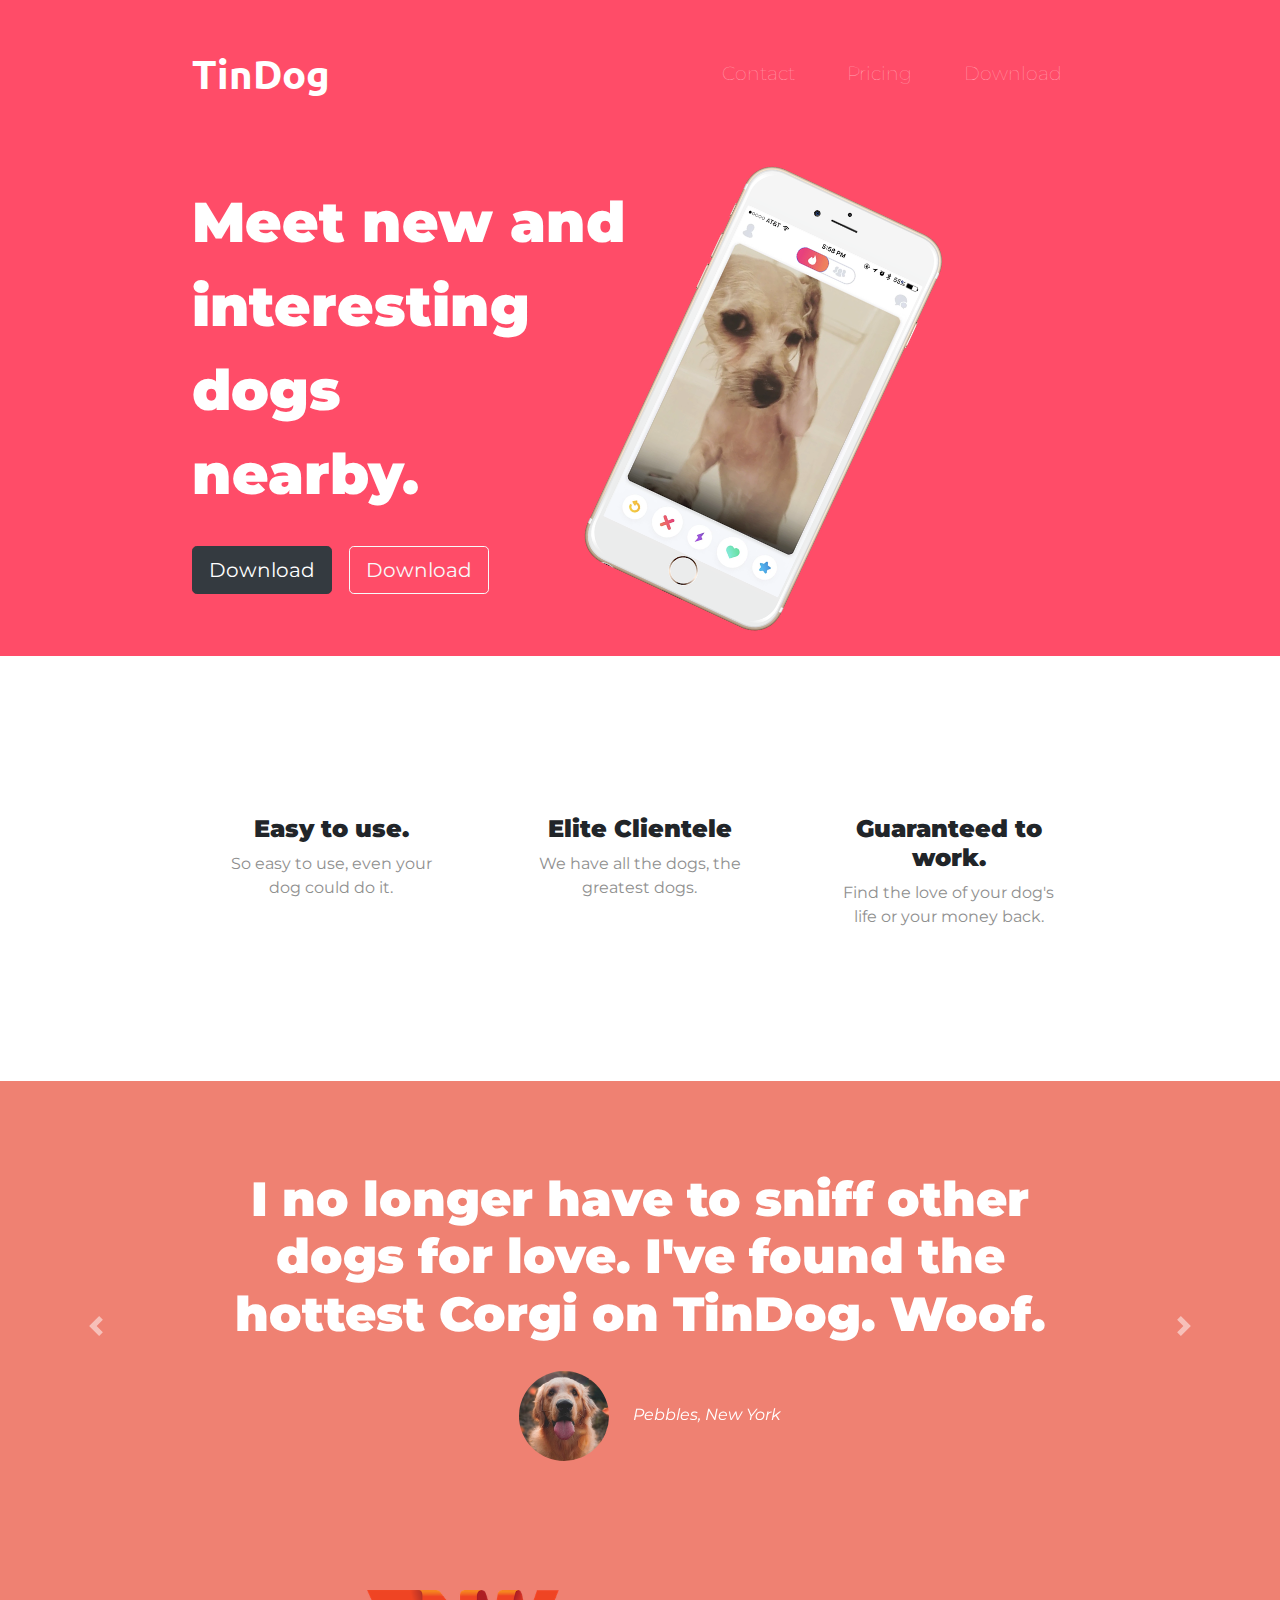
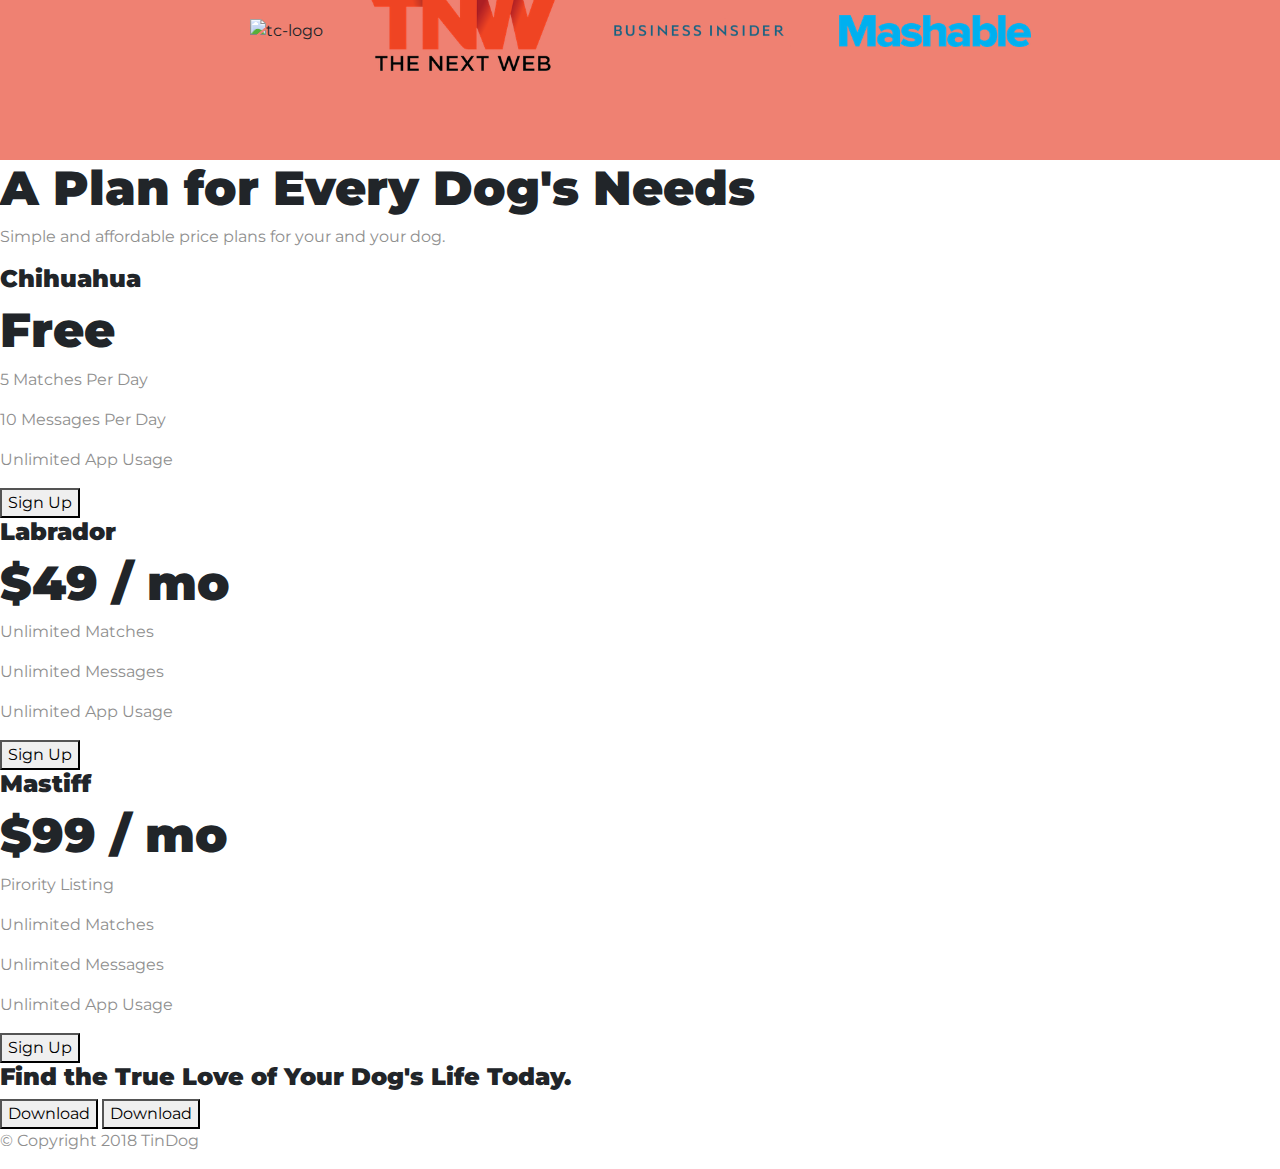
==== index.html @ 5cd560e8 "Add files via upload" ====
<!DOCTYPE html>
<html>
  <head>
    <meta charset="utf-8" />
    <title>TinDog</title>

    <!-- Google Fonts -->

    <link
      href="https://fonts.googleapis.com/css2?family=Montserrat:wght@400;500;700;900&family=Ubuntu:wght@300;400;500;700&display=swap"
      rel="stylesheet"
    />

    <!-- CSS Stylesheet -->

    <link
      rel="stylesheet"
      href="https://maxcdn.bootstrapcdn.com/bootstrap/4.0.0/css/bootstrap.min.css"
      integrity="sha384-Gn5384xqQ1aoWXA+058RXPxPg6fy4IWvTNh0E263XmFcJlSAwiGgFAW/dAiS6JXm"
      crossorigin="anonymous"
    />
    <link rel="stylesheet" href="css/styles.css" />
    <link rel="preconnect" href="https://fonts.googleapis.com" />
    <link rel="preconnect" href="https://fonts.gstatic.com" crossorigin />

    <!-- Font Awesome -->

    <script
      src="https://kit.fontawesome.com/76d4b1470a.js"
      crossorigin="anonymous"
    ></script>

    <!-- Bootstrap Scripts -->

    <script
      src="https://code.jquery.com/jquery-3.2.1.slim.min.js"
      integrity="sha384-KJ3o2DKtIkvYIK3UENzmM7KCkRr/rE9/Qpg6aAZGJwFDMVNA/GpGFF93hXpG5KkN"
      crossorigin="anonymous"
    ></script>
    <script
      src="https://cdnjs.cloudflare.com/ajax/libs/popper.js/1.12.9/umd/popper.min.js"
      integrity="sha384-ApNbgh9B+Y1QKtv3Rn7W3mgPxhU9K/ScQsAP7hUibX39j7fakFPskvXusvfa0b4Q"
      crossorigin="anonymous"
    ></script>
    <script
      src="https://maxcdn.bootstrapcdn.com/bootstrap/4.0.0/js/bootstrap.min.js"
      integrity="sha384-JZR6Spejh4U02d8jOt6vLEHfe/JQGiRRSQQxSfFWpi1MquVdAyjUar5+76PVCmYl"
      crossorigin="anonymous"
    ></script>
  </head>

  <body>
    <section id="title">
      <!-- Navbar -->

      <div class="container-fluid">
        <nav class="navbar navbar-expand-lg navbar-dark">
          <a class="navbar-brand" href="">TinDog</a>
          <button
            class="navbar-toggler"
            type="button"
            data-toggle="collapse"
            data-target="#navbarSupportedContent"
            aria-controls="navbarSupportedContent"
            aria-expanded="false"
            aria-label="Toggle navigation"
          >
            <span class="navbar-toggler-icon"></span>
          </button>
          <div class="collapse navbar-collapse" id="navbarSupportedContent">
            <ul class="navbar-nav ml-auto">
              <li class="nav-item">
                <a class="nav-link" href="">Contact</a>
              </li>
              <li class="nav-item">
                <a class="nav-link" href="">Pricing</a>
              </li>
              <li class="nav-item">
                <a class="nav-link" href="">Download</a>
              </li>
            </ul>
          </div>
        </nav>

        <!-- Title -->

        <div class="row title">
          <div class="col-lg-6">
            <h1>
              Meet new and <br />interesting dogs <br />
              nearby.
            </h1>
            <button type="button" class="btn btn-dark btn-lg download-button">
              <i class="fab fa-apple"></i> Download
            </button>
            <button
              type="button"
              class="btn btn-outline-light btn-lg download-button"
            >
              <i class="fab fa-google-play"></i> Download
            </button>
          </div>
          <div class="col-lg-6">
            <img class="iphone" src="images/iphone6.png" alt="iphone-mockup" />
          </div>
        </div>
      </div>
    </section>

    <!-- Features -->

    <section id="features">
      <div class="row features">
        <div class="feature-box col-lg-4">
          <i class="icon fas fa-check-circle fa-4x"></i> <br/>
          <h3>Easy to use.</h3>
          <p>So easy to use, even your dog could do it.</p>
        </div>

        <div class="feature-box col-lg-4">
          <i class="icon fas fa-bullseye fa-4x"></i> <br/>
          <h3>Elite Clientele</h3>
          <p>We have all the dogs, the greatest dogs.</p>
        </div>

        <div class="feature-box col-lg-4">
          <i class="icon fas fa-heart fa-4x"></i> <br/>
          <h3>Guaranteed to work.</h3>
          <p>Find the love of your dog's life or your money back.</p>
        </div>
      </div>
    </section>

    <!-- Testimonials -->

    <section id="testimonials">

      <div id="testimonial-carousel" class="carousel slide" data-ride="false">
        <div class="carousel-inner">
          <div class="carousel-item active">
            <h2 class="testimonial-text">I no longer have to sniff other dogs for love. I've found the hottest Corgi on TinDog. Woof.
            </h2>
            <img class="testimonial-image" src="images/dog-img.jpg" alt="dog-profile" />
            <em>Pebbles, New York</em>
          </div>
          <div class="carousel-item">
            <h2 class="testimonial-text">My dog used to be so lonely, but with TinDog's help, they've found the love of their life. I think.</h2>
            <img class="testimonial-image" src="images/lady-img.jpg" alt="lady-profile">
            <em>Beverly, Illinois</em>          
          </div>
        </div>
        <a class="carousel-control-prev" href="#testimonial-carousel" role="button" data-slide="prev">
          <span class="carousel-control-prev-icon" aria-hidden="true"></span>
          <span class="sr-only">Previous</span>
        </a>
        <a class="carousel-control-next" href="#testimonial-carousel" role="button" data-slide="next">
          <span class="carousel-control-next-icon" aria-hidden="true"></span>
          <span class="sr-only">Next</span>
        </a>
      </div>
     


    </section>

    <!-- Press -->

    <section id="press">
      <img class="press-logo" src="images/techcrunch.png" alt="tc-logo" />
      <img class="press-logo" src="images/tnw.png" alt="tnw-logo" />
      <img class="press-logo" src="images/bizinsider.png" alt="biz-insider-logo" />
      <img class="press-logo" src="images/mashable.png" alt="mashable-logo" />
    </section>

    <!-- Pricing -->

    <section id="pricing">
      <h2>A Plan for Every Dog's Needs</h2>
      <p>Simple and affordable price plans for your and your dog.</p>

      <h3>Chihuahua</h3>
      <h2>Free</h2>
      <p>5 Matches Per Day</p>
      <p>10 Messages Per Day</p>
      <p>Unlimited App Usage</p>
      <button type="button">Sign Up</button>

      <h3>Labrador</h3>
      <h2>$49 / mo</h2>
      <p>Unlimited Matches</p>
      <p>Unlimited Messages</p>
      <p>Unlimited App Usage</p>
      <button type="button">Sign Up</button>

      <h3>Mastiff</h3>
      <h2>$99 / mo</h2>
      <p>Pirority Listing</p>
      <p>Unlimited Matches</p>
      <p>Unlimited Messages</p>
      <p>Unlimited App Usage</p>
      <button type="button">Sign Up</button>
    </section>

    <!-- Call to Action -->

    <section id="cta">
      <h3>Find the True Love of Your Dog's Life Today.</h3>
      <button type="button">Download</button>
      <button type="button">Download</button>
    </section>

    <!-- Footer -->

    <footer id="footer">
      <p>© Copyright 2018 TinDog</p>
    </footer>
  </body>
</html>
---- css/styles.css ----
body {
    font-family: 'Montserrat';
}

#title {
    background-color: #ff4c68;
    color: #fff;
}

h1 {
    font-family: 'Montserrat', sans-serif;
    font-weight: 900;
    font-size: 3.5rem;
    line-height: 1.5;
}

h2 {
    font-family: 'Montserrat';
    font-weight: 900;
    font-size: 3rem;
}

h3 {
    font-family: 'Montserrat';
    font-weight: 900;
    font-size: 1.5rem;
}

p {
    color: #8f8f8f;
}

.container-fluid {
    padding: 3% 15%;
}

.iphone {
    width: 50%;
    transform: rotate(25deg);
}

.navbar {
    padding: 0 0 4.5rem;
}
.navbar-brand {
    font-family: 'Ubuntu';
    font-size: 2.5rem;
    font-weight: bold;
}

.nav-item {
    padding: 0 18px;
}

.nav-link {
    font-size: 1.2rem;
    font-weight: lighter;
}

.download-button {
    margin: 5% 3% 5% 0;
}

/* Features section */

#features {
    padding: 7% 15%;
}

.feature-box {
    text-align: center;
    padding: 5%;
}

.icon {
    color: #ef8172;
    margin-bottom: 1rem;
}

.fas:hover {
    color: #ff4c68;
}

/* Testimonial section */

#testimonials {
    background-color: #ef8172;
    color: #fff;
    text-align: center;
}

.testimonial-image {
    width: 10%;
    border-radius: 100%;
    margin: 20px;
}

.carousel-item {
    padding: 7% 15%;
}

#press {
    background-color: #ef8172;
    text-align: center;
    padding-bottom: 3%;
}

.press-logo {
    width: 15%;
    margin: 20px 20px 50px;
}
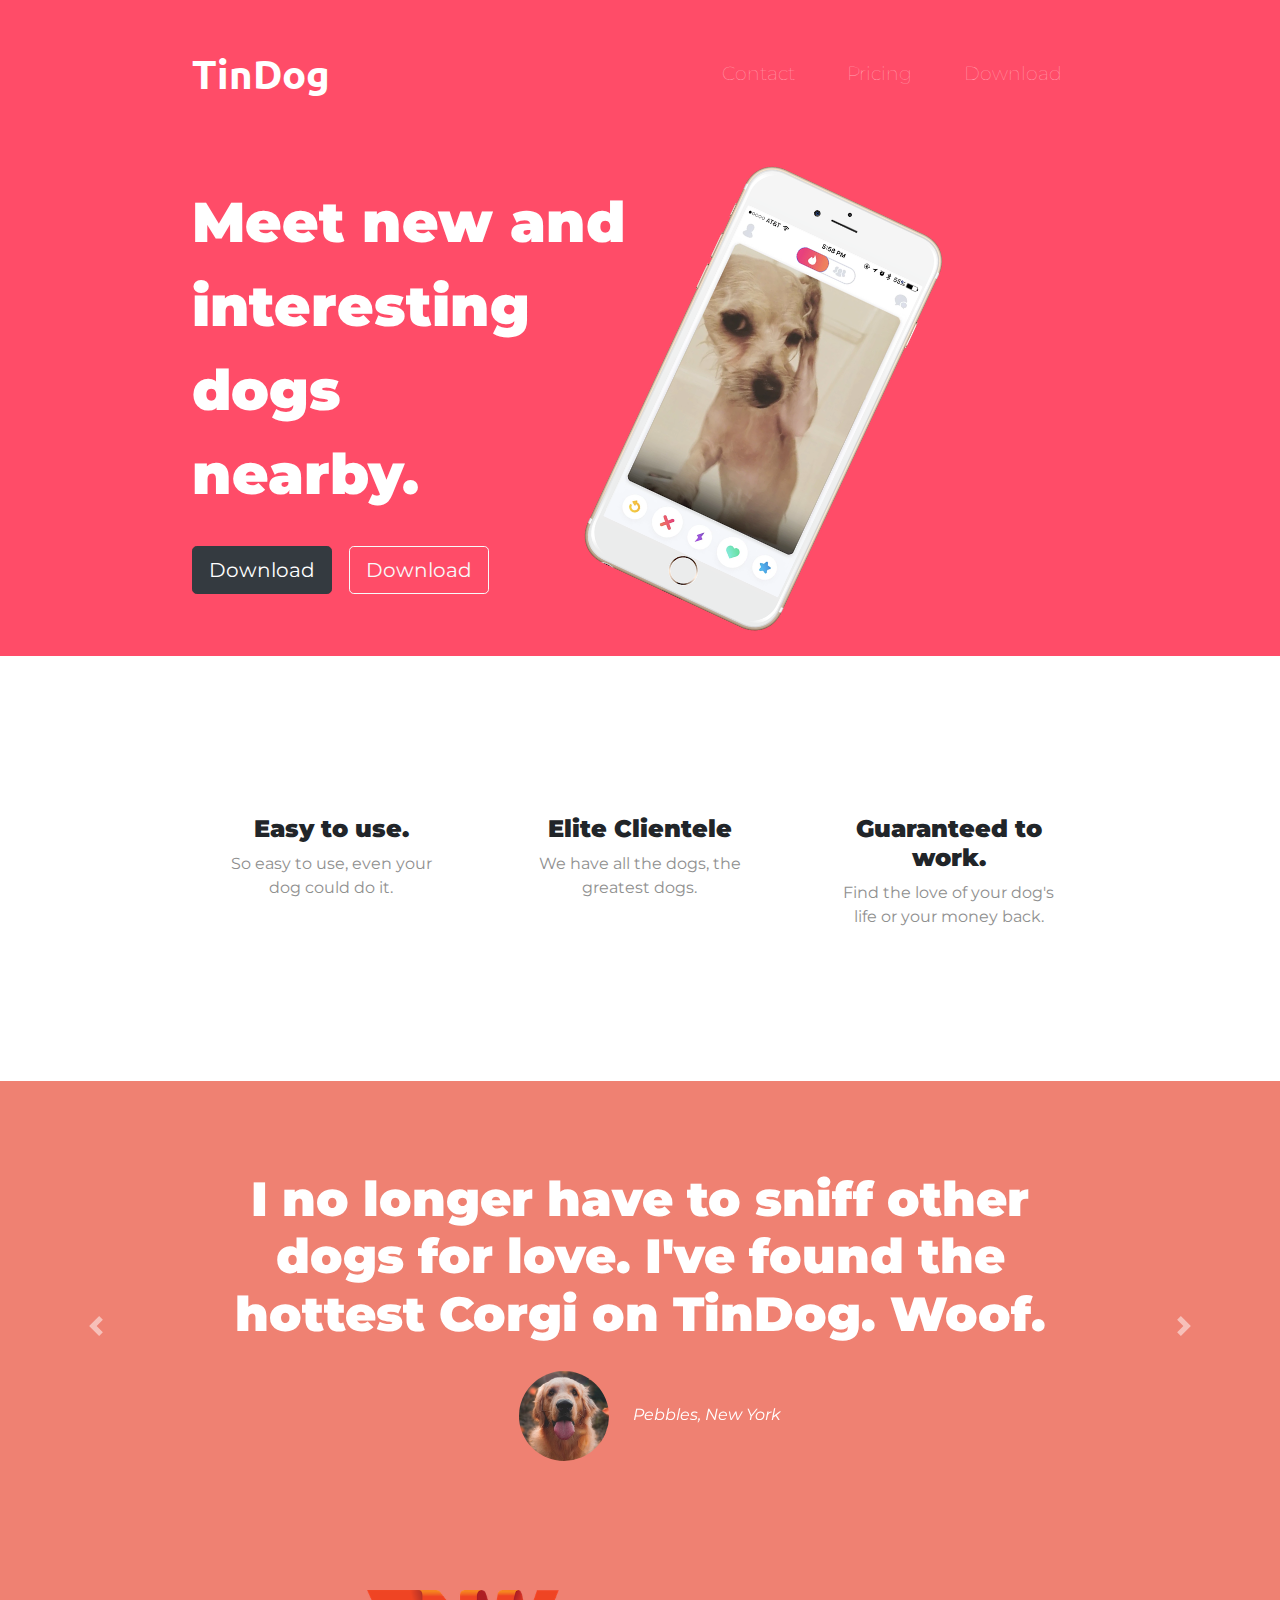
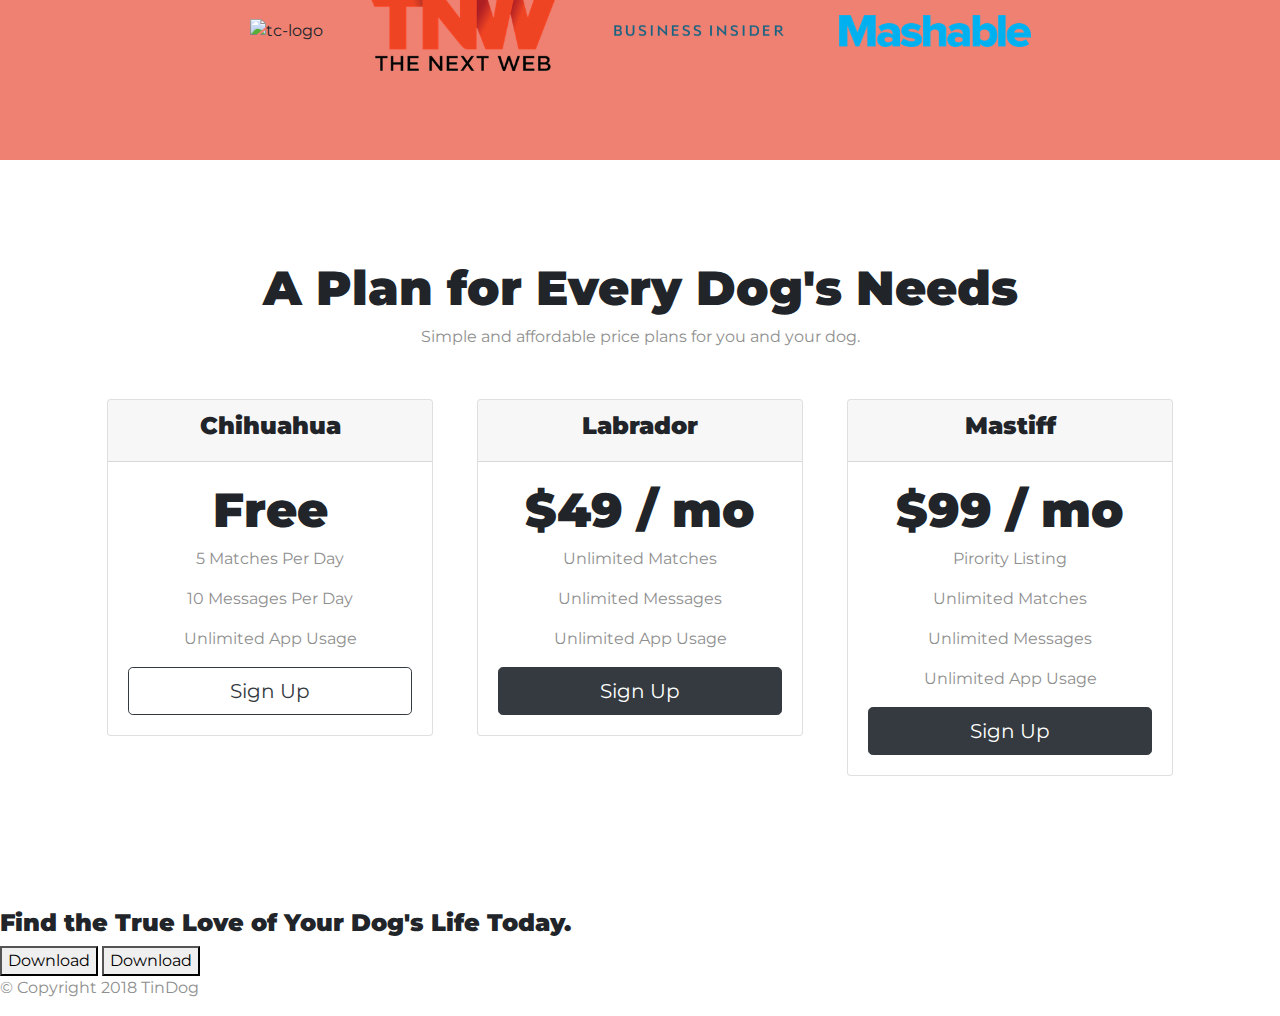
==== commit d9df4f68: "Bootstrap Cards Lecture 82" ====
--- a/index.html
+++ b/index.html
@@ -176,29 +176,56 @@
 
     <section id="pricing">
       <h2>A Plan for Every Dog's Needs</h2>
-      <p>Simple and affordable price plans for your and your dog.</p>
-
-      <h3>Chihuahua</h3>
-      <h2>Free</h2>
-      <p>5 Matches Per Day</p>
-      <p>10 Messages Per Day</p>
-      <p>Unlimited App Usage</p>
-      <button type="button">Sign Up</button>
-
-      <h3>Labrador</h3>
-      <h2>$49 / mo</h2>
-      <p>Unlimited Matches</p>
-      <p>Unlimited Messages</p>
-      <p>Unlimited App Usage</p>
-      <button type="button">Sign Up</button>
-
-      <h3>Mastiff</h3>
-      <h2>$99 / mo</h2>
-      <p>Pirority Listing</p>
-      <p>Unlimited Matches</p>
-      <p>Unlimited Messages</p>
-      <p>Unlimited App Usage</p>
-      <button type="button">Sign Up</button>
+      <p>Simple and affordable price plans for you and your dog.</p>
+
+        <div class="row">
+          <div class="pricing-column col-lg-4 col-md-6">
+            <div class="card">
+              <div class="card-header">
+                <h3>Chihuahua</h3>
+              </div>
+                <div class="card-body">
+                  <h2>Free</h2>
+                  <p>5 Matches Per Day</p>
+                  <p>10 Messages Per Day</p>
+                  <p>Unlimited App Usage</p>
+                  <button class="btn btn-outline-dark btn-lg btn-block" type="button">Sign Up</button>
+                </div>
+            </div>
+          </div>
+
+          <div class="pricing-column col-lg-4 col-md-6">
+            <div class="card">
+              <div class="card-header">
+                <h3>Labrador</h3>
+              </div>
+                <div class="card-body">
+                  <h2>$49 / mo</h2>
+                  <p>Unlimited Matches</p>
+                  <p>Unlimited Messages</p>
+                  <p>Unlimited App Usage</p>
+                  <button class="btn btn-dark btn-lg btn-block" type="button">Sign Up</button>
+                </div>
+            </div>
+          </div>
+
+          <div class="pricing-column col-lg-4">
+            <div class="card">
+              <div class="card-header">
+                <h3>Mastiff</h3>
+              </div>
+                <div class="card-body">
+                  <h2>$99 / mo</h2>
+                  <p>Pirority Listing</p>
+                  <p>Unlimited Matches</p>
+                  <p>Unlimited Messages</p>
+                  <p>Unlimited App Usage</p>
+                  <button class="btn btn-dark btn-lg btn-block" type="button">Sign Up</button>
+                </div>
+            </div>
+          </div>
+        </div>
+
     </section>
 
     <!-- Call to Action -->
--- a/css/styles.css
+++ b/css/styles.css
@@ -109,4 +109,15 @@
 .press-logo {
     width: 15%;
     margin: 20px 20px 50px;
+}
+
+/* Pricing section */
+
+#pricing {
+    padding: 100px;
+    text-align: center;
+}
+
+.pricing-column {
+    padding: 3% 2%;
 }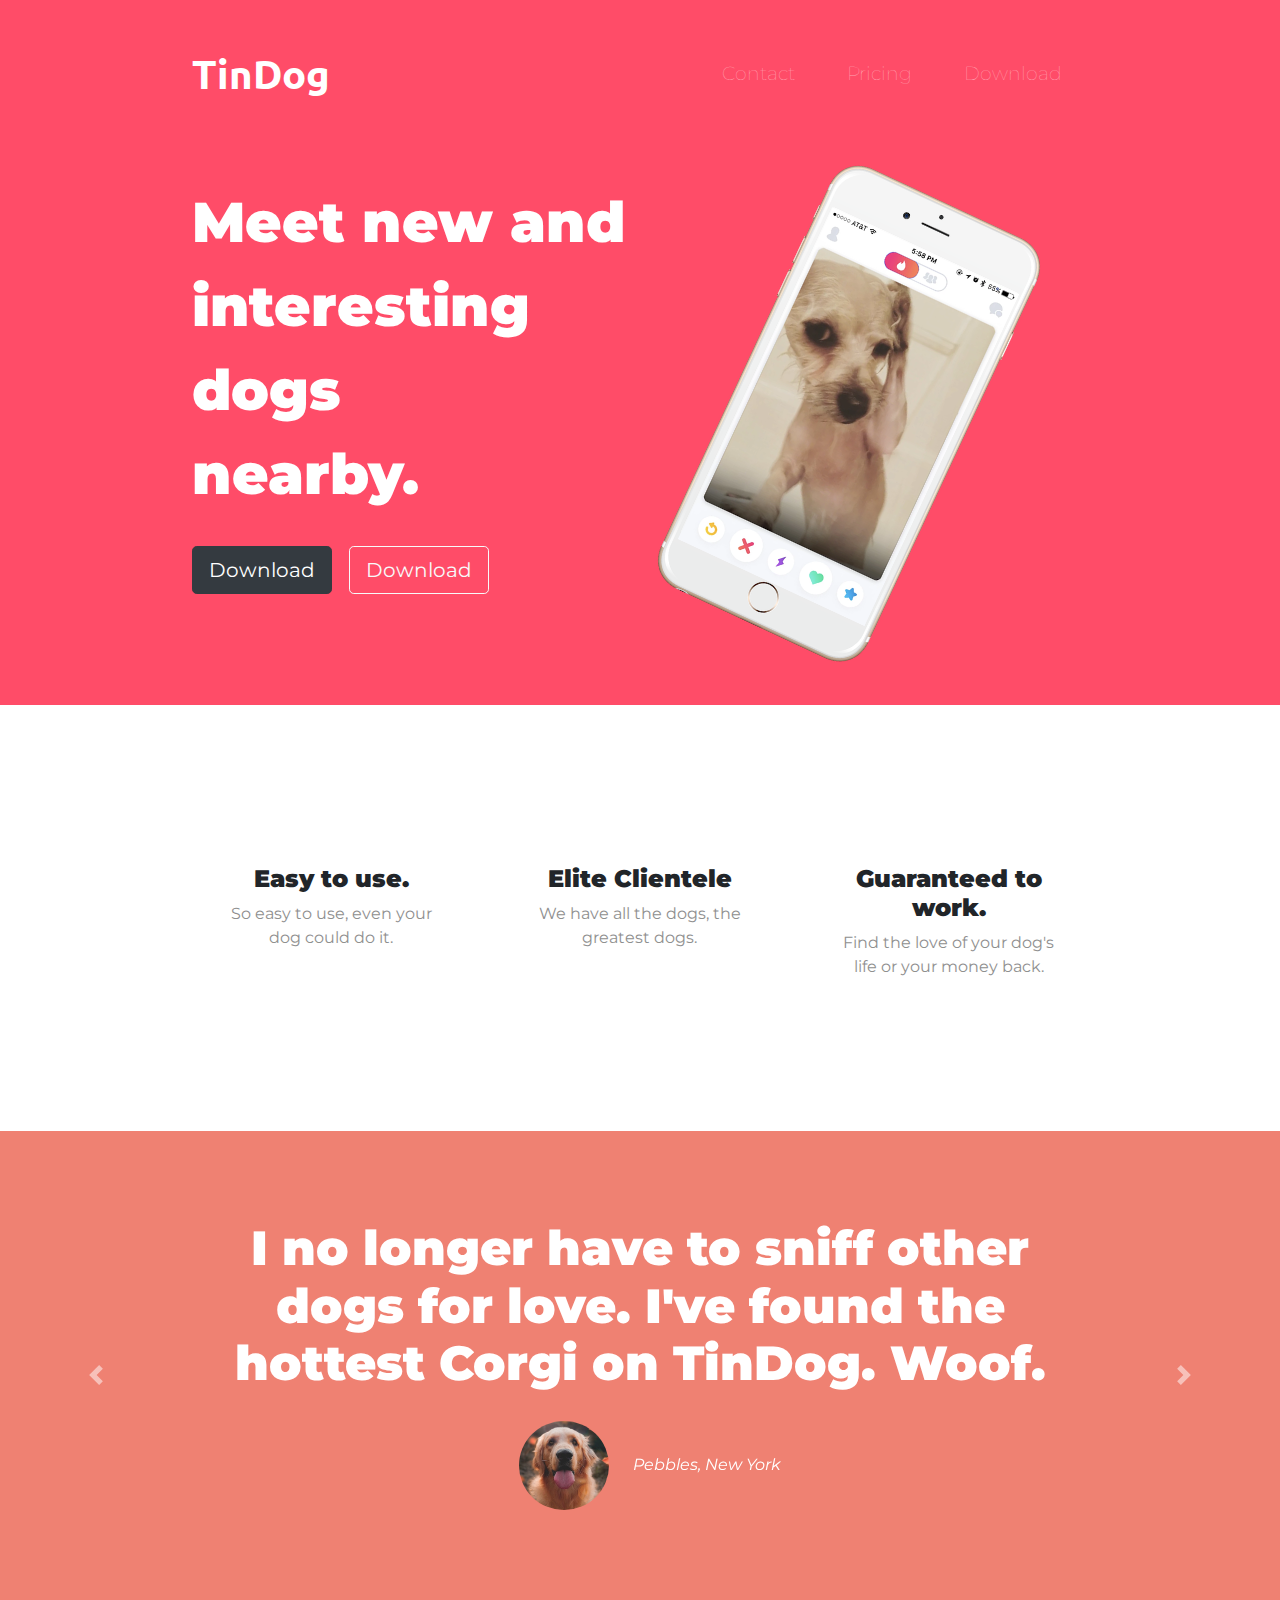
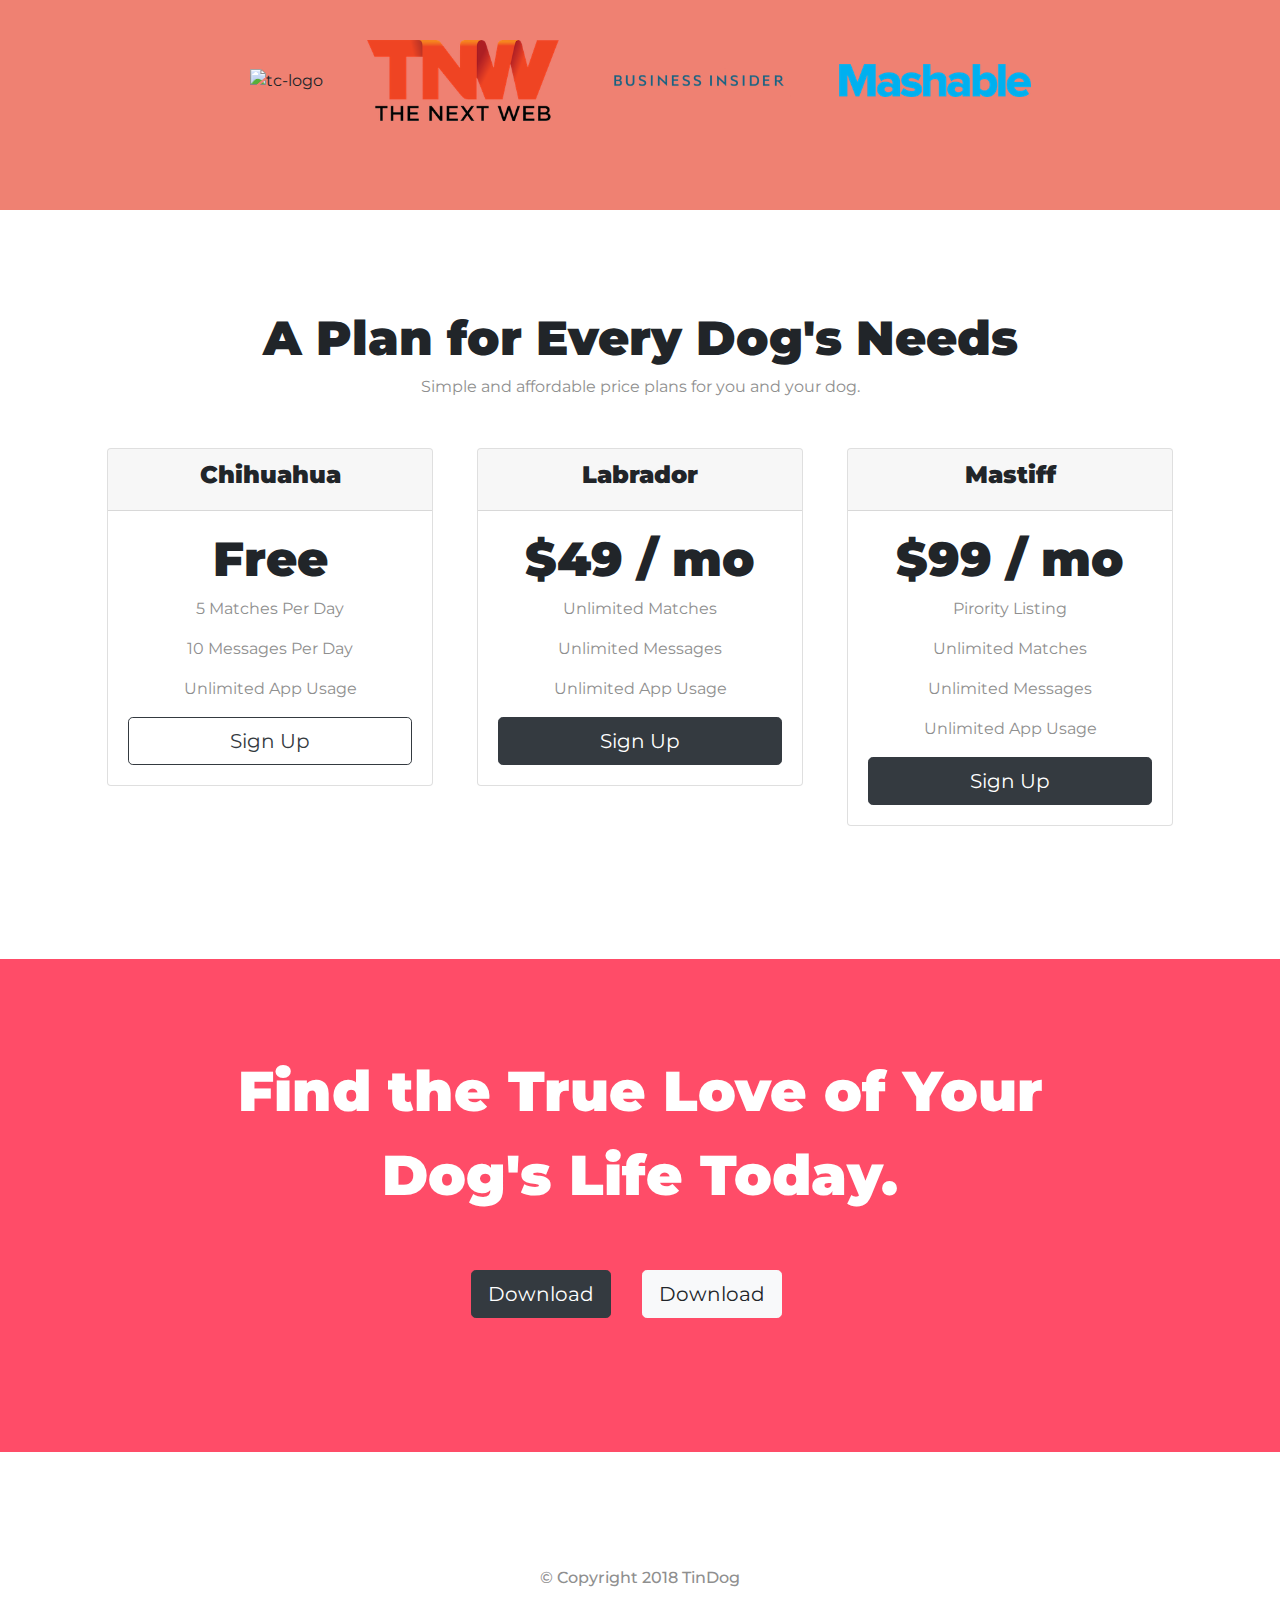
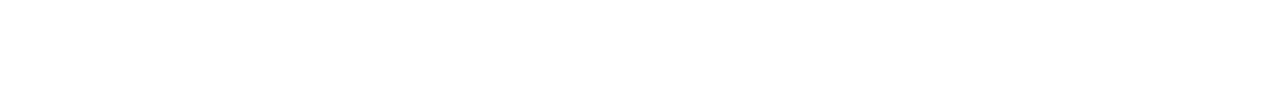
==== commit 49583346: "lecture 86 challenge solution" ====
--- a/index.html
+++ b/index.html
@@ -70,13 +70,13 @@
           <div class="collapse navbar-collapse" id="navbarSupportedContent">
             <ul class="navbar-nav ml-auto">
               <li class="nav-item">
-                <a class="nav-link" href="">Contact</a>
+                <a class="nav-link" href="#footer">Contact</a>
               </li>
               <li class="nav-item">
-                <a class="nav-link" href="">Pricing</a>
+                <a class="nav-link" href="#pricing">Pricing</a>
               </li>
               <li class="nav-item">
-                <a class="nav-link" href="">Download</a>
+                <a class="nav-link" href="#cta">Download</a>
               </li>
             </ul>
           </div>
@@ -231,15 +231,19 @@
     <!-- Call to Action -->
 
     <section id="cta">
-      <h3>Find the True Love of Your Dog's Life Today.</h3>
-      <button type="button">Download</button>
-      <button type="button">Download</button>
+      <h3 class="cta-h3">Find the True Love of Your Dog's Life Today.</h3>
+      <button class="btn btn-dark btn-lg download-button" type="button"><i class="fab fa-apple"></i> Download</button>
+      <button class="btn btn-light btn-lg download-button" type="button"><i class="fab fa-google-play"></i> Download</button>
     </section>
 
     <!-- Footer -->
 
     <footer id="footer">
-      <p>© Copyright 2018 TinDog</p>
+      <i class=" footer-icon fab fa-twitter"></i>
+      <i class="footer-icon fab fa-facebook-f"></i>
+      <i class="footer-icon fab fa-instagram"></i>
+      <i class="footer-icon fas fa-envelope"></i>
+      <p class="copyright">© Copyright 2018 TinDog</p>
     </footer>
   </body>
 </html>
--- a/css/styles.css
+++ b/css/styles.css
@@ -32,12 +32,14 @@
 }
 
 .container-fluid {
-    padding: 3% 15%;
+    padding: 3% 15% 7%;
 }
 
 .iphone {
     width: 50%;
     transform: rotate(25deg);
+    position: absolute;
+    right: 30%;
 }
 
 .navbar {
@@ -66,6 +68,8 @@
 
 #features {
     padding: 7% 15%;
+    background-color: white;
+    position: relative;
 }
 
 .feature-box {
@@ -120,4 +124,47 @@
 
 .pricing-column {
     padding: 3% 2%;
+}
+
+@media (max-width: 990px) {
+    .iphone {
+        transform: rotate(0);
+        position: static;
+    }
+
+    #title {
+        text-align: center;
+    }
+}
+
+/* CTA section */
+
+#cta {
+    background-color: #ff4c68 ;
+    text-align: center;
+    padding: 7% 15%;
+}
+
+.cta-h3 {
+    color: #fff;
+    font-size: 3.5rem;
+    line-height: 1.5;
+}
+
+/* footer section */
+
+#footer {
+    background-color: #fff;
+    text-align: center;
+    padding: 7% 15%;
+}
+
+.copyright {
+    font-family: "Montserrat";
+    font-weight: 500;
+    color: #8f8f8f;
+}
+
+.footer-icon {
+    margin: 20px 10px;
 }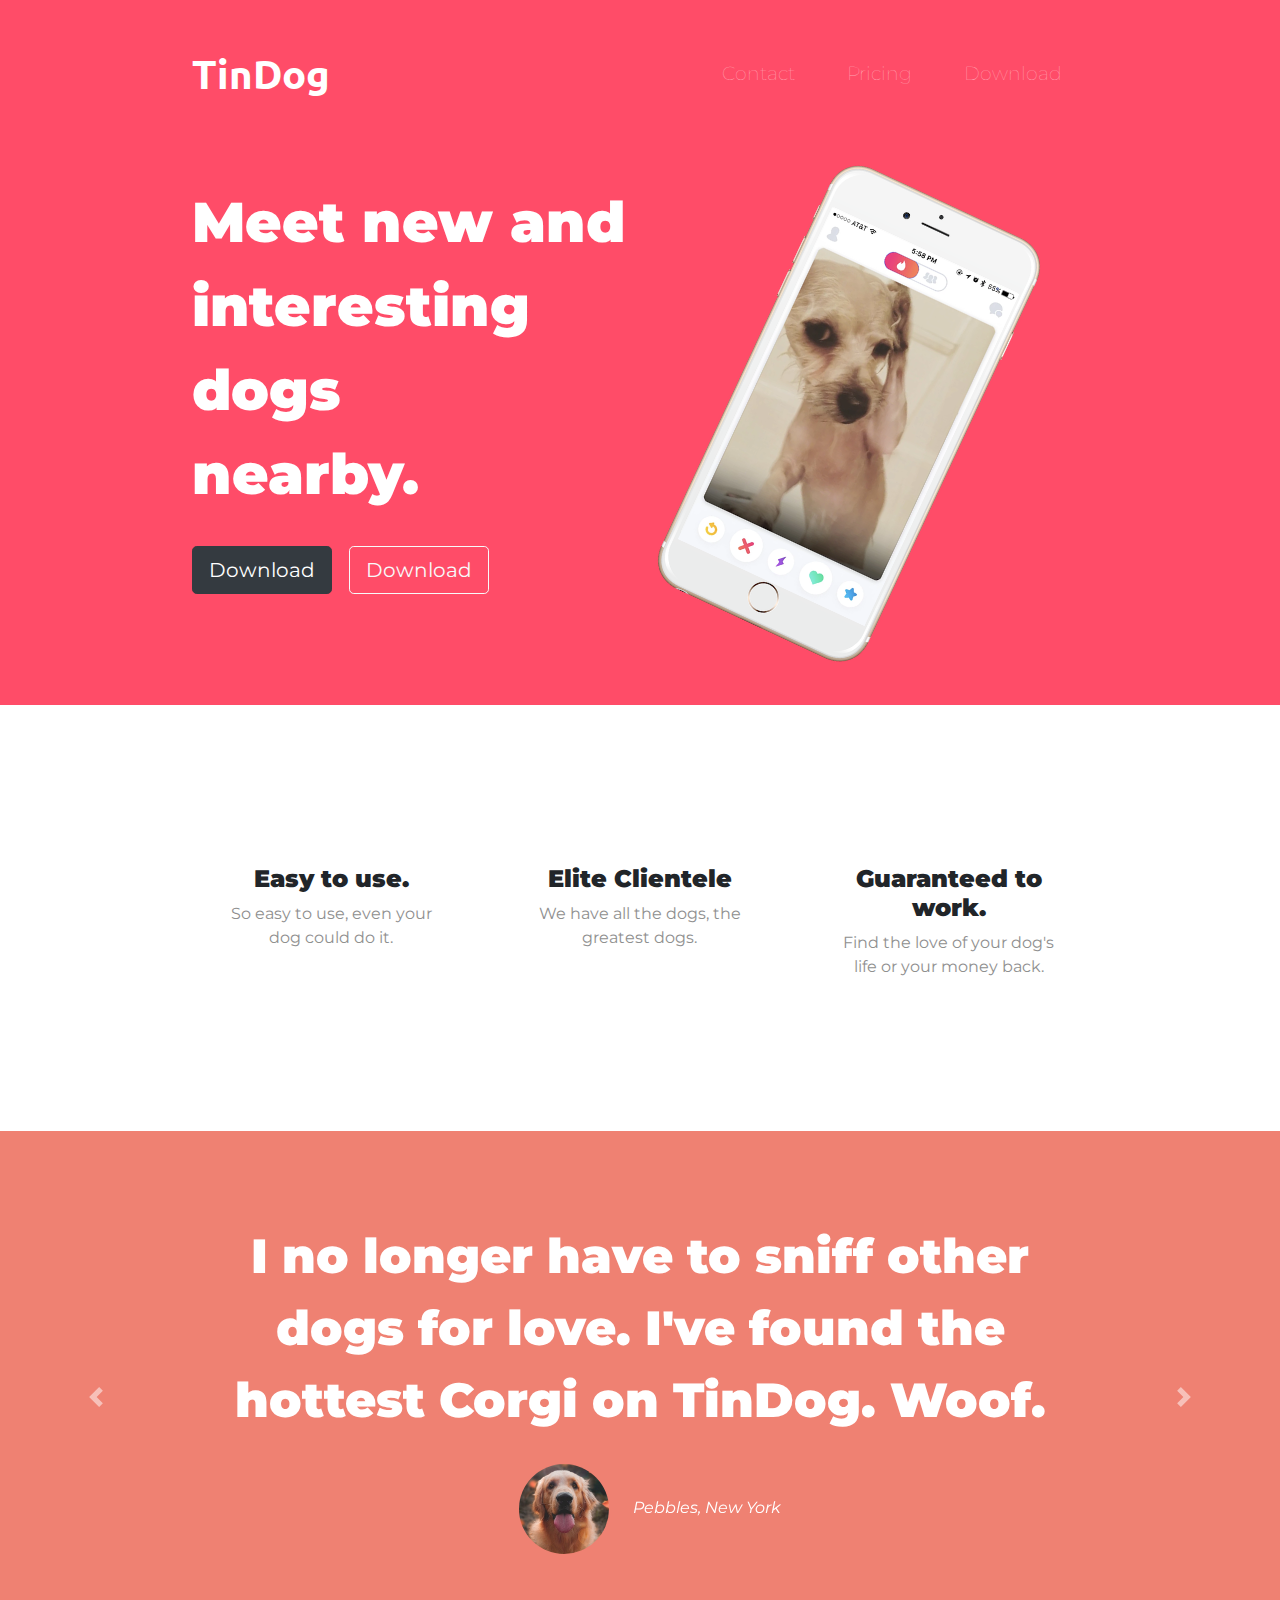
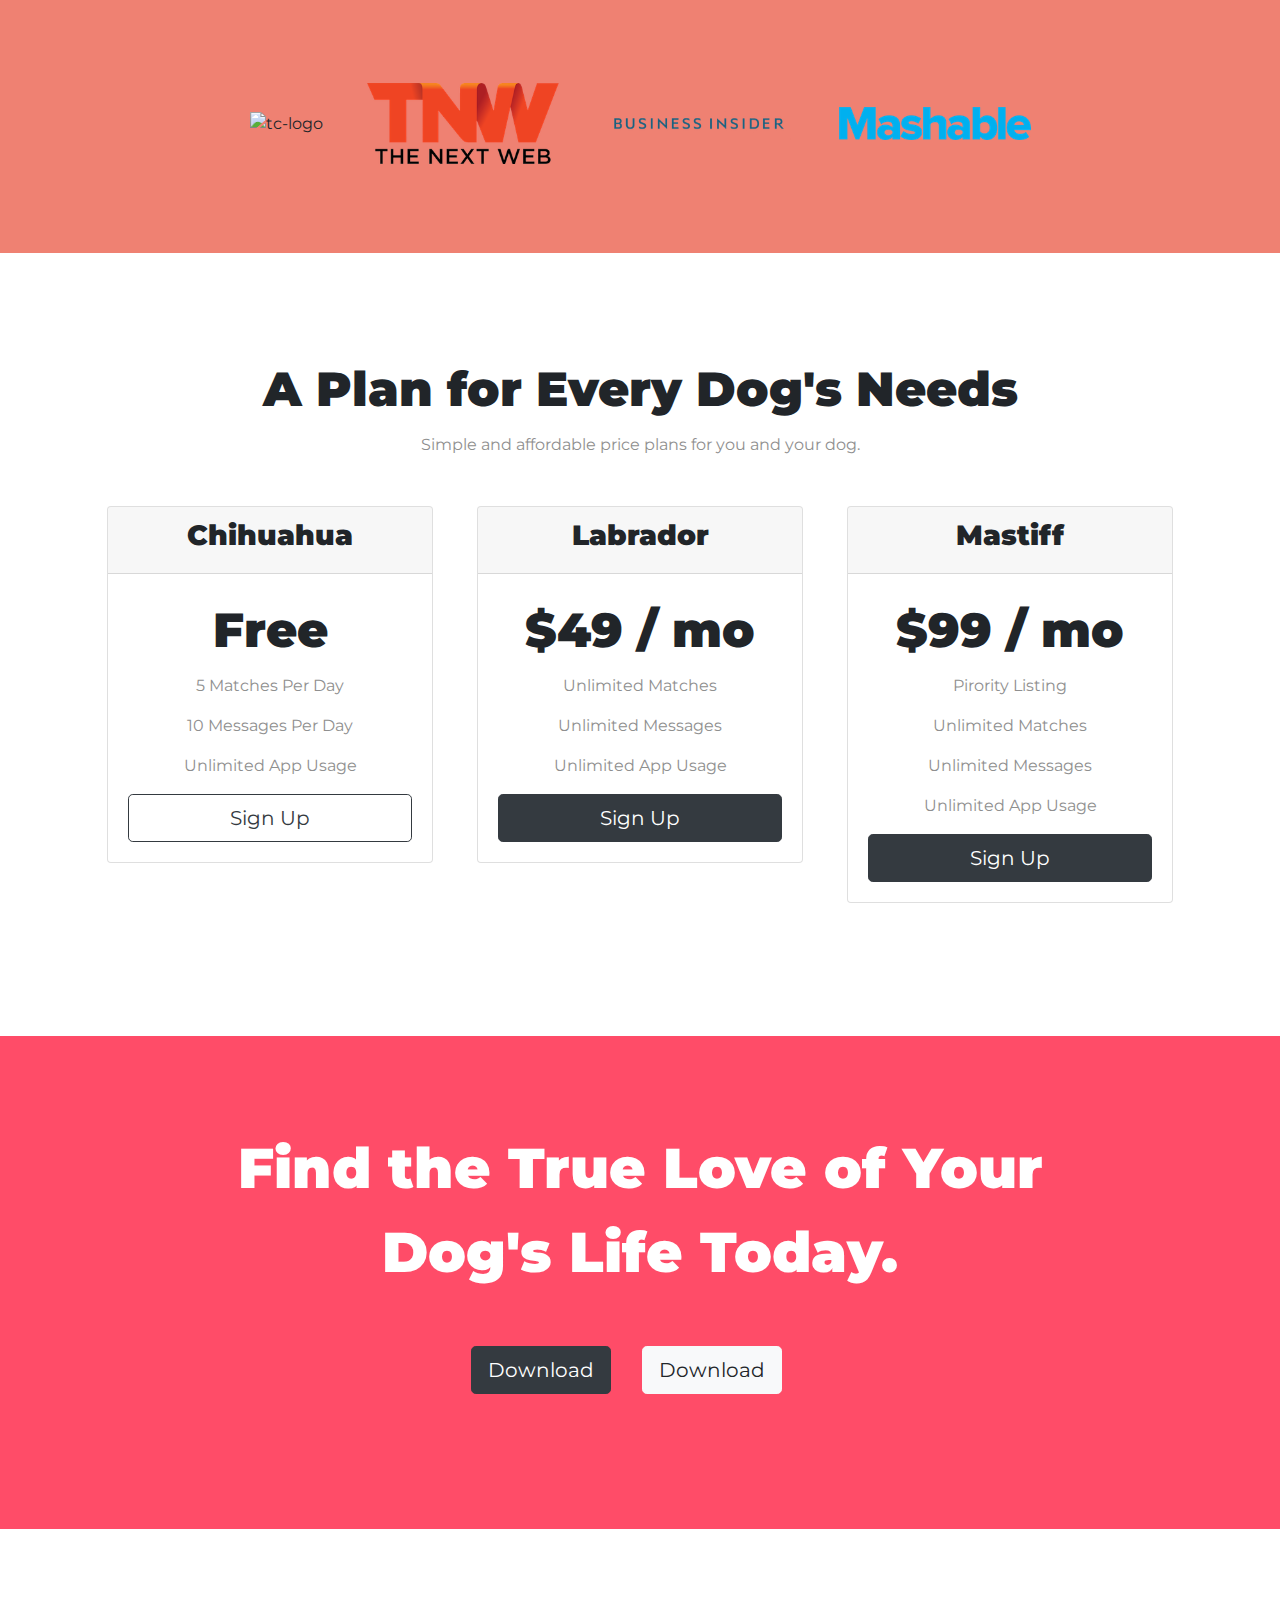
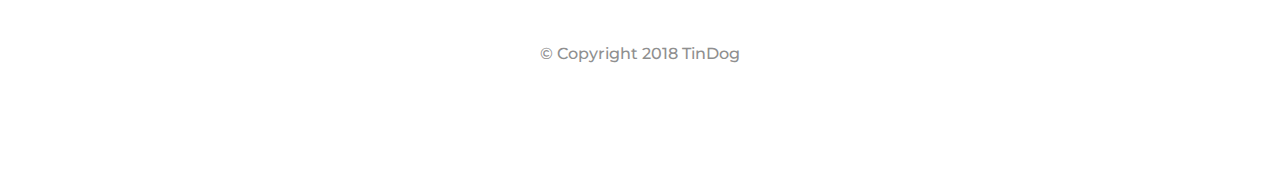
==== commit 2dd10f5b: "Refactoring" ====
--- a/index.html
+++ b/index.html
@@ -50,7 +50,7 @@
   </head>
 
   <body>
-    <section id="title">
+    <section class="pink-section" id="title">
       <!-- Navbar -->
 
       <div class="container-fluid">
@@ -86,7 +86,7 @@
 
         <div class="row title">
           <div class="col-lg-6">
-            <h1>
+            <h1 class="big-header">
               Meet new and <br />interesting dogs <br />
               nearby.
             </h1>
@@ -109,58 +109,79 @@
 
     <!-- Features -->
 
-    <section id="features">
-      <div class="row features">
-        <div class="feature-box col-lg-4">
-          <i class="icon fas fa-check-circle fa-4x"></i> <br/>
-          <h3>Easy to use.</h3>
-          <p>So easy to use, even your dog could do it.</p>
-        </div>
-
-        <div class="feature-box col-lg-4">
-          <i class="icon fas fa-bullseye fa-4x"></i> <br/>
-          <h3>Elite Clientele</h3>
-          <p>We have all the dogs, the greatest dogs.</p>
-        </div>
-
-        <div class="feature-box col-lg-4">
-          <i class="icon fas fa-heart fa-4x"></i> <br/>
-          <h3>Guaranteed to work.</h3>
-          <p>Find the love of your dog's life or your money back.</p>
+    <section class="white-section" id="features">
+      <div class="container-fluid">
+        <div class="row features">
+          <div class="feature-box col-lg-4">
+            <i class="icon fas fa-check-circle fa-4x"></i> <br />
+            <h3 class="feature-title">Easy to use.</h3>
+            <p>So easy to use, even your dog could do it.</p>
+          </div>
+
+          <div class="feature-box col-lg-4">
+            <i class="icon fas fa-bullseye fa-4x"></i> <br />
+            <h3 class="feature-title">Elite Clientele</h3>
+            <p>We have all the dogs, the greatest dogs.</p>
+          </div>
+
+          <div class="feature-box col-lg-4">
+            <i class="icon fas fa-heart fa-4x"></i> <br />
+            <h3 class="feature-title">Guaranteed to work.</h3>
+            <p>Find the love of your dog's life or your money back.</p>
+          </div>
         </div>
       </div>
     </section>
 
     <!-- Testimonials -->
 
-    <section id="testimonials">
-
+    <section class="pink-section" id="testimonials">
       <div id="testimonial-carousel" class="carousel slide" data-ride="false">
         <div class="carousel-inner">
-          <div class="carousel-item active">
-            <h2 class="testimonial-text">I no longer have to sniff other dogs for love. I've found the hottest Corgi on TinDog. Woof.
+          <div class="carousel-item active container-fluid">
+            <h2 class="testimonial-text">
+              I no longer have to sniff other dogs for love. I've found the
+              hottest Corgi on TinDog. Woof.
             </h2>
-            <img class="testimonial-image" src="images/dog-img.jpg" alt="dog-profile" />
+            <img
+              class="testimonial-image"
+              src="images/dog-img.jpg"
+              alt="dog-profile"
+            />
             <em>Pebbles, New York</em>
           </div>
-          <div class="carousel-item">
-            <h2 class="testimonial-text">My dog used to be so lonely, but with TinDog's help, they've found the love of their life. I think.</h2>
-            <img class="testimonial-image" src="images/lady-img.jpg" alt="lady-profile">
-            <em>Beverly, Illinois</em>          
-          </div>
-        </div>
-        <a class="carousel-control-prev" href="#testimonial-carousel" role="button" data-slide="prev">
+          <div class="carousel-item container-fluid">
+            <h2 class="testimonial-text">
+              My dog used to be so lonely, but with TinDog's help, they've found
+              the love of their life. I think.
+            </h2>
+            <img
+              class="testimonial-image"
+              src="images/lady-img.jpg"
+              alt="lady-profile"
+            />
+            <em>Beverly, Illinois</em>
+          </div>
+        </div>
+        <a
+          class="carousel-control-prev"
+          href="#testimonial-carousel"
+          role="button"
+          data-slide="prev"
+        >
           <span class="carousel-control-prev-icon" aria-hidden="true"></span>
           <span class="sr-only">Previous</span>
         </a>
-        <a class="carousel-control-next" href="#testimonial-carousel" role="button" data-slide="next">
+        <a
+          class="carousel-control-next"
+          href="#testimonial-carousel"
+          role="button"
+          data-slide="next"
+        >
           <span class="carousel-control-next-icon" aria-hidden="true"></span>
           <span class="sr-only">Next</span>
         </a>
       </div>
-     
-
-
     </section>
 
     <!-- Press -->
@@ -168,82 +189,102 @@
     <section id="press">
       <img class="press-logo" src="images/techcrunch.png" alt="tc-logo" />
       <img class="press-logo" src="images/tnw.png" alt="tnw-logo" />
-      <img class="press-logo" src="images/bizinsider.png" alt="biz-insider-logo" />
+      <img
+        class="press-logo"
+        src="images/bizinsider.png"
+        alt="biz-insider-logo"
+      />
       <img class="press-logo" src="images/mashable.png" alt="mashable-logo" />
     </section>
 
     <!-- Pricing -->
 
-    <section id="pricing">
-      <h2>A Plan for Every Dog's Needs</h2>
+    <section class="white-section" id="pricing">
+      <h2 class="section-header">A Plan for Every Dog's Needs</h2>
       <p>Simple and affordable price plans for you and your dog.</p>
 
-        <div class="row">
-          <div class="pricing-column col-lg-4 col-md-6">
-            <div class="card">
-              <div class="card-header">
-                <h3>Chihuahua</h3>
-              </div>
-                <div class="card-body">
-                  <h2>Free</h2>
-                  <p>5 Matches Per Day</p>
-                  <p>10 Messages Per Day</p>
-                  <p>Unlimited App Usage</p>
-                  <button class="btn btn-outline-dark btn-lg btn-block" type="button">Sign Up</button>
-                </div>
-            </div>
-          </div>
-
-          <div class="pricing-column col-lg-4 col-md-6">
-            <div class="card">
-              <div class="card-header">
-                <h3>Labrador</h3>
-              </div>
-                <div class="card-body">
-                  <h2>$49 / mo</h2>
-                  <p>Unlimited Matches</p>
-                  <p>Unlimited Messages</p>
-                  <p>Unlimited App Usage</p>
-                  <button class="btn btn-dark btn-lg btn-block" type="button">Sign Up</button>
-                </div>
-            </div>
-          </div>
-
-          <div class="pricing-column col-lg-4">
-            <div class="card">
-              <div class="card-header">
-                <h3>Mastiff</h3>
-              </div>
-                <div class="card-body">
-                  <h2>$99 / mo</h2>
-                  <p>Pirority Listing</p>
-                  <p>Unlimited Matches</p>
-                  <p>Unlimited Messages</p>
-                  <p>Unlimited App Usage</p>
-                  <button class="btn btn-dark btn-lg btn-block" type="button">Sign Up</button>
-                </div>
-            </div>
-          </div>
-        </div>
-
+      <div class="row">
+        <div class="pricing-column col-lg-4 col-md-6">
+          <div class="card">
+            <div class="card-header">
+              <h3>Chihuahua</h3>
+            </div>
+            <div class="card-body">
+              <h2 class="pricing-text">Free</h2>
+              <p>5 Matches Per Day</p>
+              <p>10 Messages Per Day</p>
+              <p>Unlimited App Usage</p>
+              <button
+                class="btn btn-outline-dark btn-lg btn-block"
+                type="button"
+              >
+                Sign Up
+              </button>
+            </div>
+          </div>
+        </div>
+
+        <div class="pricing-column col-lg-4 col-md-6">
+          <div class="card">
+            <div class="card-header">
+              <h3>Labrador</h3>
+            </div>
+            <div class="card-body">
+              <h2 class="pricing-text">$49 / mo</h2>
+              <p>Unlimited Matches</p>
+              <p>Unlimited Messages</p>
+              <p>Unlimited App Usage</p>
+              <button class="btn btn-dark btn-lg btn-block" type="button">
+                Sign Up
+              </button>
+            </div>
+          </div>
+        </div>
+
+        <div class="pricing-column col-lg-4">
+          <div class="card">
+            <div class="card-header">
+              <h3>Mastiff</h3>
+            </div>
+            <div class="card-body">
+              <h2 class="pricing-text">$99 / mo</h2>
+              <p>Pirority Listing</p>
+              <p>Unlimited Matches</p>
+              <p>Unlimited Messages</p>
+              <p>Unlimited App Usage</p>
+              <button class="btn btn-dark btn-lg btn-block" type="button">
+                Sign Up
+              </button>
+            </div>
+          </div>
+        </div>
+      </div>
     </section>
 
     <!-- Call to Action -->
 
-    <section id="cta">
-      <h3 class="cta-h3">Find the True Love of Your Dog's Life Today.</h3>
-      <button class="btn btn-dark btn-lg download-button" type="button"><i class="fab fa-apple"></i> Download</button>
-      <button class="btn btn-light btn-lg download-button" type="button"><i class="fab fa-google-play"></i> Download</button>
+    <section class="pink-section" id="cta">
+      <div class="container-fluid">
+        <h3 class="big-header">Find the True Love of Your Dog's Life Today.</h3>
+        <button class="btn btn-dark btn-lg download-button" type="button">
+          <i class="fab fa-apple"></i> Download
+        </button>
+        <button class="btn btn-light btn-lg download-button" type="button">
+          <i class="fab fa-google-play"></i> Download
+        </button>
+      </div>
     </section>
 
     <!-- Footer -->
 
-    <footer id="footer">
-      <i class=" footer-icon fab fa-twitter"></i>
-      <i class="footer-icon fab fa-facebook-f"></i>
-      <i class="footer-icon fab fa-instagram"></i>
-      <i class="footer-icon fas fa-envelope"></i>
-      <p class="copyright">© Copyright 2018 TinDog</p>
+    <footer class="white-section" id="footer">
+      <div class="container-fluid">
+        <i class="footer-icon fab fa-twitter"></i>
+        <i class="footer-icon fab fa-facebook-f"></i>
+        <i class="footer-icon fab fa-instagram"></i>
+        <i class="footer-icon fas fa-envelope"></i>
+        <p class="copyright">© Copyright 2018 TinDog</p>
+      </div>
     </footer>
   </body>
 </html>
--- a/css/styles.css
+++ b/css/styles.css
@@ -1,45 +1,32 @@
 
 body {
     font-family: 'Montserrat';
+    text-align: center;
 }
 
-#title {
-    background-color: #ff4c68;
-    color: #fff;
-}
-
-h1 {
-    font-family: 'Montserrat', sans-serif;
-    font-weight: 900;
-    font-size: 3.5rem;
-    line-height: 1.5;
-}
-
-h2 {
+h1, h2, h3, h4, h5, h6 {
     font-family: 'Montserrat';
     font-weight: 900;
-    font-size: 3rem;
-}
-
-h3 {
-    font-family: 'Montserrat';
-    font-weight: 900;
-    font-size: 1.5rem;
 }
 
 p {
     color: #8f8f8f;
 }
 
-.container-fluid {
-    padding: 3% 15% 7%;
+/* Header Section */
+
+.big-header {
+    font-size: 3.5rem;
+    line-height: 1.5;
 }
 
-.iphone {
-    width: 50%;
-    transform: rotate(25deg);
-    position: absolute;
-    right: 30%;
+.section-header {
+    font-size: 3rem;
+    line-height: 1.5;
+}
+
+.container-fluid {
+    padding: 7% 15%;
 }
 
 .navbar {
@@ -64,16 +51,40 @@
     margin: 5% 3% 5% 0;
 }
 
+.pink-section{
+    background-color: #ff4c68;
+    color: #fff;
+}
+
+.white-section {
+    background-color: white;
+}
+
+/* Title section */
+
+#title .container-fluid {
+    padding: 3% 15% 7%;
+    text-align: left;
+}
+
+.iphone {
+    width: 50%;
+    transform: rotate(25deg);
+    position: absolute;
+    right: 30%;
+}
+
 /* Features section */
 
 #features {
-    padding: 7% 15%;
-    background-color: white;
     position: relative;
 }
 
+.feature-title {
+    font-size: 1.5rem;
+}
+
 .feature-box {
-    text-align: center;
     padding: 5%;
 }
 
@@ -90,18 +101,17 @@
 
 #testimonials {
     background-color: #ef8172;
-    color: #fff;
-    text-align: center;
+}
+
+.testimonial-text {
+    font-size: 3rem;
+    line-height: 1.5;
 }
 
 .testimonial-image {
     width: 10%;
     border-radius: 100%;
     margin: 20px;
-}
-
-.carousel-item {
-    padding: 7% 15%;
 }
 
 #press {
@@ -119,12 +129,32 @@
 
 #pricing {
     padding: 100px;
-    text-align: center;
+}
+
+.pricing-text {
+    font-size: 3rem;
+    line-height: 1.5;
 }
 
 .pricing-column {
     padding: 3% 2%;
 }
+
+/* footer section */
+
+.copyright {
+    font-family: "Montserrat";
+    font-weight: 500;
+    color: #8f8f8f;
+}
+
+.footer-icon:hover {
+    color: #ff4c68;
+}
+.footer-icon {
+    margin: 20px 10px;
+}
+
 
 @media (max-width: 990px) {
     .iphone {
@@ -135,36 +165,4 @@
     #title {
         text-align: center;
     }
-}
-
-/* CTA section */
-
-#cta {
-    background-color: #ff4c68 ;
-    text-align: center;
-    padding: 7% 15%;
-}
-
-.cta-h3 {
-    color: #fff;
-    font-size: 3.5rem;
-    line-height: 1.5;
-}
-
-/* footer section */
-
-#footer {
-    background-color: #fff;
-    text-align: center;
-    padding: 7% 15%;
-}
-
-.copyright {
-    font-family: "Montserrat";
-    font-weight: 500;
-    color: #8f8f8f;
-}
-
-.footer-icon {
-    margin: 20px 10px;
 }